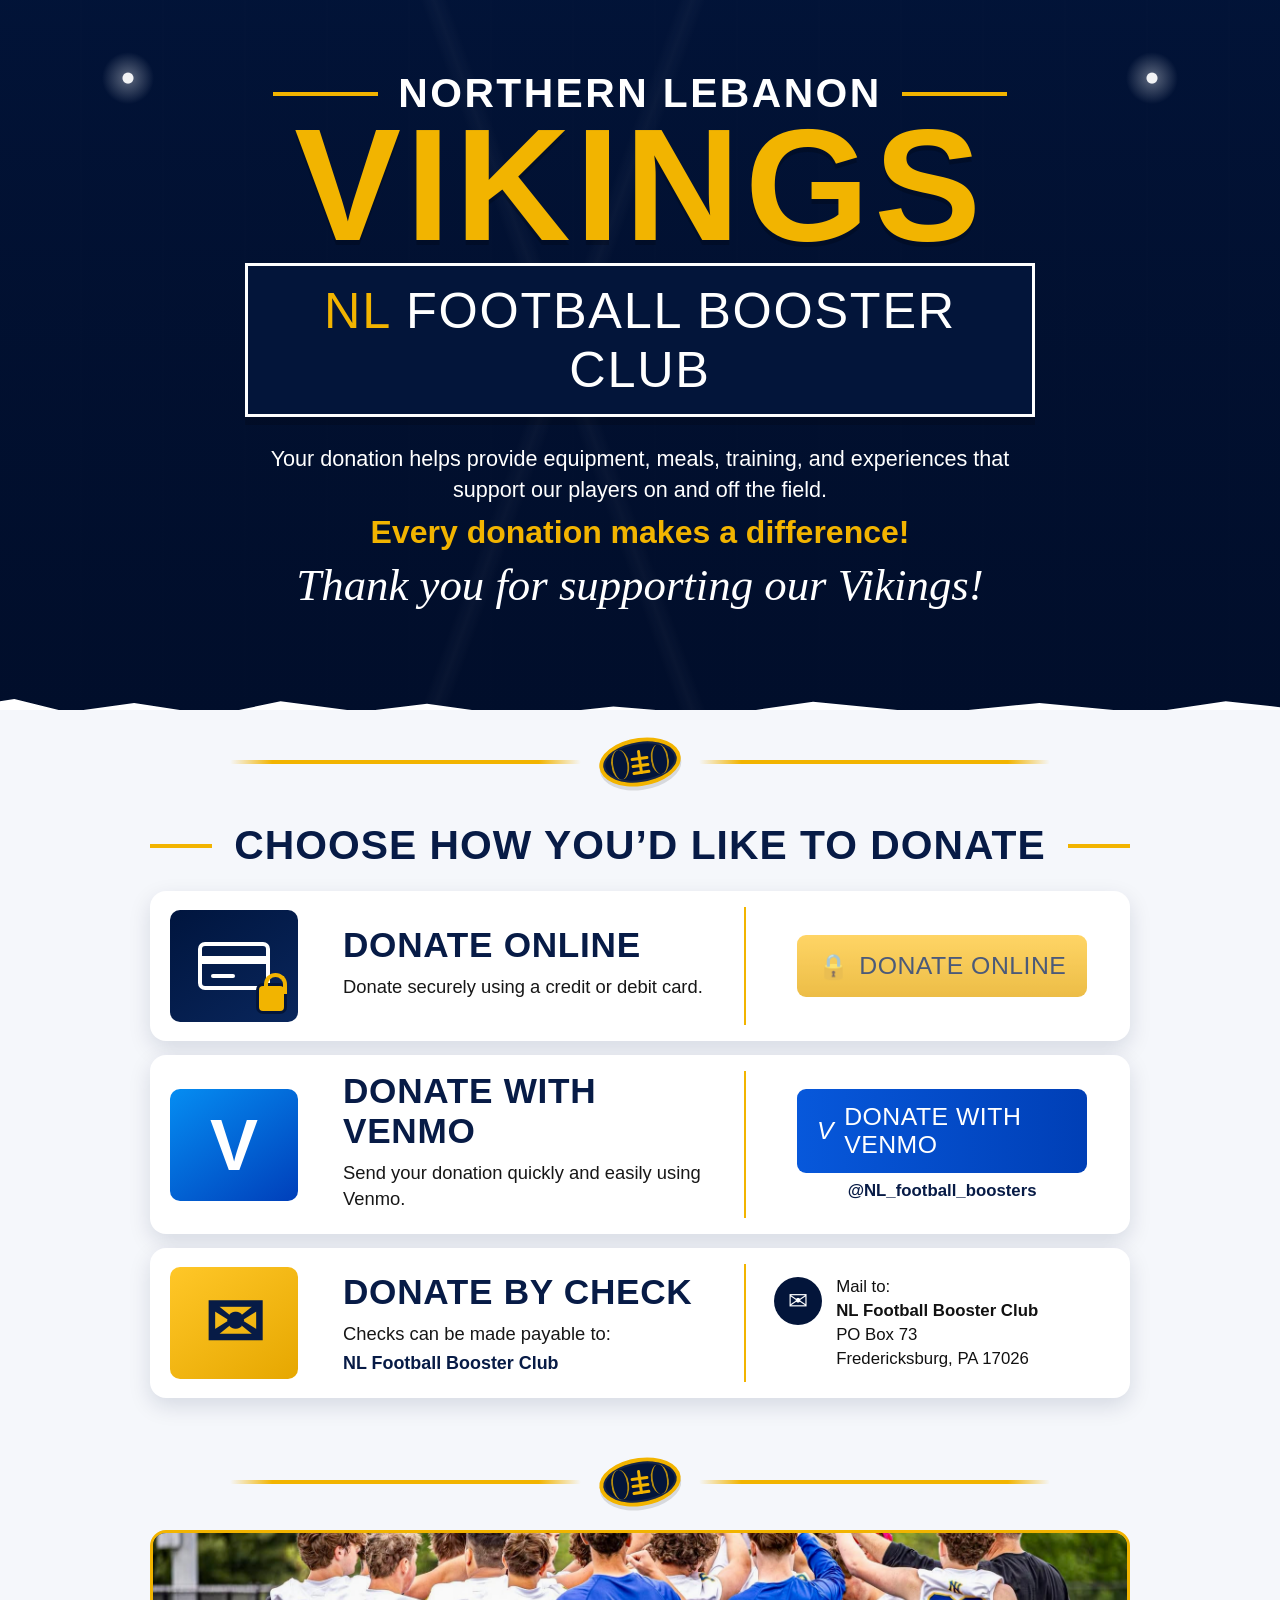
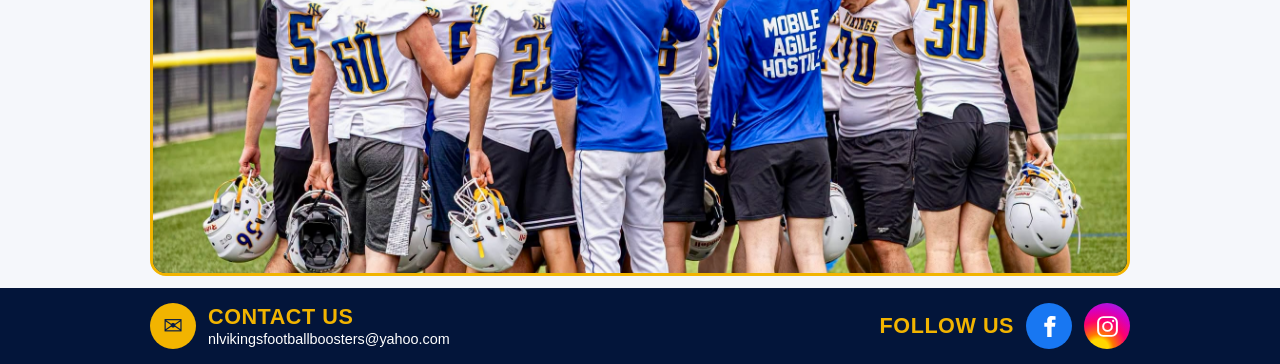
==== index.html @ f35936f9 "Add files via upload" ====
<!doctype html>
<html lang="en">
<head>
  <meta charset="utf-8">
  <meta name="viewport" content="width=device-width, initial-scale=1">
  <meta name="description" content="Support the NL Football Booster Club and Northern Lebanon Vikings football program.">
  <title>NL Football Booster Club</title>
  <link rel="stylesheet" href="styles.css">
  <script defer src="config.js"></script>
</head>
<body>
  <header class="hero">
    <div class="hero__overlay"></div>
    <div class="hero__content">
      <p class="eyebrow">Northern Lebanon</p>
      <h1>Vikings</h1>
      <div class="club-banner"><span>NL</span> Football Booster Club</div>

      <p class="hero__intro">
        Your donation helps provide equipment, meals, training, and experiences
        that support our players on and off the field.
      </p>
      <p class="hero__difference">Every donation makes a difference!</p>
      <p class="hero__thanks">Thank you for supporting our Vikings!</p>
    </div>
  </header>

  <main>
    <div class="football-divider" aria-hidden="true">
      <span class="football-divider__line"></span>
      <span class="football">
        <span class="football__seam"></span>
        <span class="football__lace football__lace--1"></span>
        <span class="football__lace football__lace--2"></span>
        <span class="football__lace football__lace--3"></span>
      </span>
      <span class="football-divider__line"></span>
    </div>

    <section class="donate-section" aria-labelledby="donate-heading">
      <div class="section-heading">
        <span></span>
        <h2 id="donate-heading">Choose How You’d Like to Donate</h2>
        <span></span>
      </div>

      <article class="donation-card">
        <div class="icon-box icon-box--navy" aria-hidden="true">
          <span class="credit-card-icon">
            <span class="credit-card-stripe"></span>
            <span class="credit-card-line"></span>
          </span>
          <span class="lock-icon"></span>
        </div>
        <div class="donation-copy">
          <h3>Donate Online</h3>
          <p>Donate securely using a credit or debit card.</p>
        </div>
        <div class="divider" aria-hidden="true"></div>
        <div class="donation-action">
          <a id="moov-link" class="button button--gold is-disabled" href="#" aria-disabled="true">
            <span aria-hidden="true">🔒</span> Donate Online
          </a>
        </div>
      </article>

      <article class="donation-card">
        <div class="icon-box icon-box--venmo" aria-hidden="true">V</div>
        <div class="donation-copy">
          <h3>Donate with Venmo</h3>
          <p>Send your donation quickly and easily using Venmo.</p>
        </div>
        <div class="divider" aria-hidden="true"></div>
        <div class="donation-action">
          <a id="venmo-link" class="button button--blue" href="#" target="_blank" rel="noopener">
            <span class="venmo-v" aria-hidden="true">V</span> Donate with Venmo
          </a>
          <p class="handle">@NL_football_boosters</p>
        </div>
      </article>

      <article class="donation-card">
        <div class="icon-box icon-box--gold" aria-hidden="true">✉</div>
        <div class="donation-copy">
          <h3>Donate by Check</h3>
          <p>Checks can be made payable to:</p>
          <strong>NL Football Booster Club</strong>
        </div>
        <div class="divider" aria-hidden="true"></div>
        <div class="check-address">
          <span class="mail-circle" aria-hidden="true">✉</span>
          <address>
            <span>Mail to:</span>
            <strong>NL Football Booster Club</strong>
            <span>PO Box 73</span>
            <span>Fredericksburg, PA 17026</span>
          </address>
        </div>
      </article>
    </section>

    <div class="football-divider football-divider--small" aria-hidden="true">
      <span class="football-divider__line"></span>
      <span class="football">
        <span class="football__seam"></span>
        <span class="football__lace football__lace--1"></span>
        <span class="football__lace football__lace--2"></span>
        <span class="football__lace football__lace--3"></span>
      </span>
      <span class="football-divider__line"></span>
    </div>

    <section class="team-photo-section" aria-label="Northern Lebanon football team">
      <img src="assets/team-photo.jpeg" alt="Northern Lebanon football players gathered together on the field">
    </section>
  </main>

  <footer class="site-footer">
    <div class="footer-item contact">
      <span class="footer-icon" aria-hidden="true">✉</span>
      <div>
        <strong>Contact Us</strong>
        <a href="mailto:nlvikingsfootballboosters@yahoo.com">nlvikingsfootballboosters@yahoo.com</a>
      </div>
    </div>


    <div class="footer-item social">
      <strong>Follow Us</strong>
      <a id="facebook-link" class="social-button social-button--facebook" href="#" target="_blank" rel="noopener" aria-label="Facebook">
        <svg viewBox="0 0 24 24" aria-hidden="true" focusable="false">
          <path d="M14.3 8.3V6.6c0-.8.5-1 1-1h2.5V2.1L14.4 2C11 2 9.8 4 9.8 6.2v2.1H7v4h2.8V22h4.2v-9.7h3.2l.5-4h-3.4Z"/>
        </svg>
      </a>
      <a id="instagram-link" class="social-button social-button--instagram" href="#" target="_blank" rel="noopener" aria-label="Instagram">
        <svg viewBox="0 0 24 24" aria-hidden="true" focusable="false">
          <rect x="3" y="3" width="18" height="18" rx="5" ry="5"/>
          <circle cx="12" cy="12" r="4.2"/>
          <circle cx="17.4" cy="6.7" r="1.1" class="instagram-dot"/>
        </svg>
      </a>
    </div>
  </footer>
</body>
</html>
---- styles.css ----
:root {
  --navy: #03153a;
  --navy-2: #061f52;
  --blue: #0c4ecf;
  --gold: #f2b400;
  --gold-dark: #d59a00;
  --white: #ffffff;
  --ink: #071b46;
  --muted: #344054;
  --card-shadow: 0 8px 22px rgba(4, 22, 61, 0.13);
}

* { box-sizing: border-box; }

html { scroll-behavior: smooth; }

body {
  margin: 0;
  font-family: Arial, Helvetica, sans-serif;
  color: var(--ink);
  background: #f5f7fb;
}

a { color: inherit; }

.hero {
  position: relative;
  overflow: hidden;
  min-height: 710px;
  color: var(--white);
  background:
    radial-gradient(circle at 10% 11%, rgba(255,255,255,.95) 0 5px, rgba(255,255,255,.28) 6px, transparent 26px),
    radial-gradient(circle at 90% 11%, rgba(255,255,255,.95) 0 5px, rgba(255,255,255,.28) 6px, transparent 26px),
    linear-gradient(rgba(1,16,48,.88), rgba(1,14,43,.97)),
    repeating-linear-gradient(90deg, transparent 0 80px, rgba(255,255,255,.035) 80px 82px),
    linear-gradient(180deg, #082b6e, #02102f);
}

.hero::after {
  content: "";
  position: absolute;
  left: -2%;
  right: -2%;
  bottom: -22px;
  height: 44px;
  background: white;
  clip-path: polygon(0 40%, 3% 25%, 7% 55%, 12% 34%, 18% 62%, 23% 30%, 29% 54%, 34% 36%, 41% 65%, 48% 42%, 56% 62%, 63% 31%, 72% 58%, 80% 34%, 88% 57%, 94% 30%, 100% 50%, 100% 100%, 0 100%);
}

.hero__overlay {
  position: absolute;
  inset: 0;
  background:
    linear-gradient(110deg, transparent 0 44%, rgba(255,255,255,.04) 45%, transparent 46%),
    linear-gradient(70deg, transparent 0 44%, rgba(255,255,255,.04) 45%, transparent 46%);
  opacity: .8;
}

.hero__content {
  position: relative;
  z-index: 1;
  width: min(920px, calc(100% - 32px));
  margin: 0 auto;
  padding: 22px 0 70px;
  text-align: center;
}


.eyebrow {
  display: flex;
  align-items: center;
  gap: 20px;
  justify-content: center;
  margin: 0;
  font-size: clamp(1.5rem, 5vw, 2.55rem);
  font-weight: 900;
  letter-spacing: .06em;
  text-transform: uppercase;
}

.eyebrow::before,
.eyebrow::after {
  content: "";
  width: clamp(45px, 12vw, 105px);
  height: 4px;
  background: var(--gold);
}

.hero h1 {
  margin: -4px 0 6px;
  color: var(--gold);
  font-family: Impact, Haettenschweiler, "Arial Narrow Bold", sans-serif;
  font-size: clamp(5rem, 16vw, 10rem);
  line-height: .9;
  letter-spacing: .03em;
  text-transform: uppercase;
  text-shadow: 0 5px 0 rgba(0,0,0,.2);
}

.club-banner {
  width: min(790px, 100%);
  margin: 0 auto 26px;
  padding: 15px 20px;
  border: 3px solid white;
  background: var(--navy);
  font-family: Impact, Haettenschweiler, "Arial Narrow Bold", sans-serif;
  font-size: clamp(1.7rem, 5.1vw, 3.15rem);
  letter-spacing: .035em;
  text-transform: uppercase;
  box-shadow: 0 8px 0 rgba(0,0,0,.18);
}

.club-banner span { color: var(--gold); }

.hero__intro {
  max-width: 760px;
  margin: 0 auto 8px;
  font-size: clamp(1rem, 2.4vw, 1.35rem);
  line-height: 1.45;
}

.hero__difference {
  margin: 0 0 8px;
  color: var(--gold);
  font-size: clamp(1.3rem, 3.4vw, 2rem);
  font-weight: 900;
}

.hero__thanks {
  margin: 0;
  font-family: Georgia, "Times New Roman", serif;
  font-size: clamp(1.6rem, 4.5vw, 2.8rem);
  font-style: italic;
}

main {
  width: min(980px, calc(100% - 28px));
  margin: 0 auto;
}

.donate-section { padding: 28px 0 12px; }

.section-heading {
  display: grid;
  grid-template-columns: 1fr auto 1fr;
  gap: 22px;
  align-items: center;
  margin-bottom: 22px;
}

.section-heading span {
  height: 4px;
  background: var(--gold);
}

.section-heading h2 {
  margin: 0;
  text-align: center;
  color: var(--ink);
  font-family: Impact, Haettenschweiler, "Arial Narrow Bold", sans-serif;
  font-size: clamp(1.55rem, 4.4vw, 2.55rem);
  letter-spacing: .025em;
  text-transform: uppercase;
}

.donation-card {
  display: grid;
  grid-template-columns: 145px minmax(220px, 1fr) 2px minmax(270px, .9fr);
  align-items: center;
  gap: 28px;
  min-height: 150px;
  margin-bottom: 14px;
  padding: 16px 20px;
  border-radius: 16px;
  background: white;
  box-shadow: var(--card-shadow);
}

.icon-box {
  display: grid;
  place-items: center;
  position: relative;
  width: 128px;
  height: 112px;
  border-radius: 10px;
  color: white;
  font-size: 4.5rem;
  font-weight: 900;
}

.icon-box--navy { background: linear-gradient(145deg, #00153e, #09265c); }
.icon-box--venmo { background: linear-gradient(145deg, #058df2, #003fba); }
.icon-box--gold { color: var(--ink); background: linear-gradient(145deg, #ffc728, #e6a700); }

.credit-card-icon {
  position: relative;
  width: 72px;
  height: 48px;
  border: 4px solid white;
  border-radius: 7px;
}

.credit-card-stripe {
  position: absolute;
  left: 0;
  right: 0;
  top: 10px;
  height: 8px;
  background: white;
}

.credit-card-line {
  position: absolute;
  left: 9px;
  bottom: 8px;
  width: 24px;
  height: 4px;
  border-radius: 2px;
  background: white;
}

.lock-icon {
  position: absolute;
  right: 14px;
  bottom: 11px;
  width: 25px;
  height: 25px;
  border-radius: 4px;
  background: var(--gold);
  box-shadow: 0 0 0 3px var(--navy);
}

.lock-icon::before {
  content: "";
  position: absolute;
  left: 5px;
  top: -13px;
  width: 15px;
  height: 17px;
  border: 4px solid var(--gold);
  border-bottom: 0;
  border-radius: 12px 12px 0 0;
}

.donation-copy h3 {
  margin: 0 0 9px;
  font-family: Impact, Haettenschweiler, "Arial Narrow Bold", sans-serif;
  font-size: clamp(1.55rem, 3.8vw, 2.2rem);
  letter-spacing: .02em;
  text-transform: uppercase;
}

.donation-copy p {
  margin: 0 0 6px;
  color: #171717;
  font-size: 1.15rem;
  line-height: 1.42;
}

.donation-copy strong {
  display: block;
  font-size: 1.12rem;
}

.divider {
  align-self: stretch;
  width: 2px;
  min-height: 90px;
  background: var(--gold);
}

.donation-action {
  display: grid;
  justify-items: center;
  gap: 8px;
}

.button {
  display: inline-flex;
  align-items: center;
  justify-content: center;
  gap: 10px;
  width: min(100%, 290px);
  min-height: 62px;
  padding: 14px 20px;
  border-radius: 9px;
  text-decoration: none;
  font-family: Impact, Haettenschweiler, "Arial Narrow Bold", sans-serif;
  font-size: 1.55rem;
  letter-spacing: .02em;
  text-transform: uppercase;
  transition: transform .15s ease, box-shadow .15s ease;
}

.button:hover { transform: translateY(-2px); box-shadow: 0 7px 15px rgba(0,0,0,.18); }
.button--gold { color: var(--ink); background: linear-gradient(#ffc52b, #e6a400); }
.button--blue { color: white; background: linear-gradient(90deg, #0758db, #003fb6); }

.button.is-disabled {
  cursor: not-allowed;
  opacity: .72;
  pointer-events: none;
}

.venmo-v {
  font-family: Arial Black, Arial, sans-serif;
  font-style: italic;
}

.handle {
  margin: 0;
  font-size: 1.05rem;
  font-weight: 900;
}

.check-address {
  display: grid;
  grid-template-columns: auto 1fr;
  gap: 14px;
  align-items: start;
}

.mail-circle {
  display: grid;
  place-items: center;
  width: 48px;
  height: 48px;
  border-radius: 50%;
  color: white;
  background: var(--navy);
  font-size: 1.5rem;
}

address {
  display: grid;
  gap: 4px;
  color: #111;
  font-size: 1.05rem;
  font-style: normal;
}

.team-photo-section {
  margin: 0 0 12px;
  overflow: hidden;
  border: 3px solid var(--gold);
  border-radius: 16px;
  background: var(--navy);
}

.team-photo-section img {
  display: block;
  width: 100%;
  max-height: 340px;
  object-fit: cover;
  object-position: center 54%;
}

.site-footer {
  display: grid;
  grid-template-columns: 1fr auto 1fr;
  gap: 26px;
  align-items: center;
  padding: 15px max(22px, calc((100vw - 980px)/2));
  color: white;
  background: var(--navy);
}

.footer-item {
  display: flex;
  align-items: center;
  gap: 12px;
}

.footer-item strong {
  display: block;
  color: var(--gold);
  font-family: Impact, Haettenschweiler, "Arial Narrow Bold", sans-serif;
  font-size: 1.35rem;
  letter-spacing: .025em;
  text-transform: uppercase;
}

.footer-item a {
  font-size: .9rem;
  text-decoration: none;
}

.footer-icon {
  display: grid;
  place-items: center;
  width: 46px;
  height: 46px;
  flex: 0 0 auto;
  border-radius: 50%;
  color: var(--ink);
  background: var(--gold);
  font-size: 1.5rem;
}

.footer-logo {
  width: 70px;
  height: 58px;
  object-fit: cover;
  object-position: center;
  mix-blend-mode: screen;
}

.social {
  justify-content: flex-end;
}

.social-button {
  display: grid;
  place-items: center;
  width: 46px;
  height: 46px;
  padding: 0;
  border-radius: 50%;
  text-decoration: none;
  overflow: hidden;
  transition: transform .15s ease, box-shadow .15s ease;
}

.social-button:hover {
  transform: translateY(-2px);
  box-shadow: 0 7px 15px rgba(0,0,0,.22);
}

.social-button svg {
  width: 25px;
  height: 25px;
  display: block;
}

.social-button--facebook {
  background: #1877f2;
}

.social-button--facebook svg {
  fill: white;
}

.social-button--instagram {
  background:
    radial-gradient(circle at 32% 100%, #ffd600 0 18%, #ff7a00 27%, #ff0169 50%, #d300c5 72%, #7638fa 100%);
}

.social-button--instagram svg {
  fill: none;
  stroke: white;
  stroke-width: 1.9;
}

.social-button--instagram .instagram-dot {
  fill: white;
  stroke: none;
}

@media (max-width: 760px) {
  .hero { min-height: 625px; }
  .hero__content { padding-top: 14px; }

  .section-heading {
    grid-template-columns: 45px 1fr 45px;
    gap: 12px;
  }

  .donation-card {
    grid-template-columns: 88px 1fr;
    gap: 14px;
    padding: 14px;
  }

  .icon-box {
    width: 82px;
    height: 82px;
    font-size: 3.3rem;
  }

  .credit-card-icon { transform: scale(.78); }
  .lock-icon { right: 7px; bottom: 7px; transform: scale(.78); transform-origin: bottom right; }

  .donation-copy h3 { font-size: 1.55rem; }
  .donation-copy p { font-size: 1rem; }

  .divider {
    grid-column: 1 / -1;
    width: 100%;
    min-height: 2px;
    height: 2px;
  }

  .donation-action,
  .check-address {
    grid-column: 1 / -1;
  }

  .button { width: 100%; }

  .site-footer {
    grid-template-columns: 1fr;
    text-align: center;
  }

  .footer-item,
  .social {
    justify-content: center;
  }

  .footer-logo {
    justify-self: center;
  }
}


/* Layout after removing Viking images */
.hero__content {
  padding-top: 70px;
}

.site-footer {
  grid-template-columns: 1fr 1fr;
}

@media (max-width: 760px) {
  .hero__content {
    padding-top: 48px;
  }

  .site-footer {
    grid-template-columns: 1fr;
  }
}


/* Football section dividers */
.football-divider {
  display: grid;
  grid-template-columns: minmax(42px, 1fr) auto minmax(42px, 1fr);
  align-items: center;
  gap: 18px;
  width: min(820px, 94%);
  margin: 28px auto 8px;
}

.football-divider--small {
  margin-top: 34px;
  margin-bottom: 24px;
}

.football-divider__line {
  height: 4px;
  border-radius: 999px;
  background:
    linear-gradient(
      90deg,
      transparent,
      var(--gold) 12%,
      var(--gold) 88%,
      transparent
    );
}

.football {
  position: relative;
  display: block;
  width: 82px;
  height: 48px;
  transform: rotate(-8deg);
  border: 4px solid var(--gold);
  border-radius: 52% 48% 52% 48% / 50% 50% 50% 50%;
  background: var(--navy);
  box-shadow:
    0 4px 0 rgba(0, 0, 0, .12),
    inset 0 0 0 2px rgba(255, 255, 255, .08);
}

.football::before,
.football::after {
  content: "";
  position: absolute;
  top: 5px;
  bottom: 5px;
  width: 14px;
  border: 2px solid rgba(242, 180, 0, .75);
  border-top: 0;
  border-bottom: 0;
  border-radius: 50%;
}

.football::before {
  left: 8px;
}

.football::after {
  right: 8px;
}

.football__seam {
  position: absolute;
  left: 50%;
  top: 8px;
  bottom: 8px;
  width: 3px;
  transform: translateX(-50%);
  border-radius: 999px;
  background: var(--gold);
}

.football__lace {
  position: absolute;
  left: 50%;
  width: 18px;
  height: 3px;
  transform: translateX(-50%);
  border-radius: 999px;
  background: var(--gold);
}

.football__lace--1 { top: 15px; }
.football__lace--2 { top: 22px; }
.football__lace--3 { top: 29px; }

@media (max-width: 620px) {
  .football-divider {
    gap: 11px;
    margin-top: 22px;
  }

  .football {
    width: 68px;
    height: 40px;
    border-width: 3px;
  }

  .football__lace--1 { top: 12px; }
  .football__lace--2 { top: 18px; }
  .football__lace--3 { top: 24px; }

  .football__seam {
    top: 6px;
    bottom: 6px;
  }
}
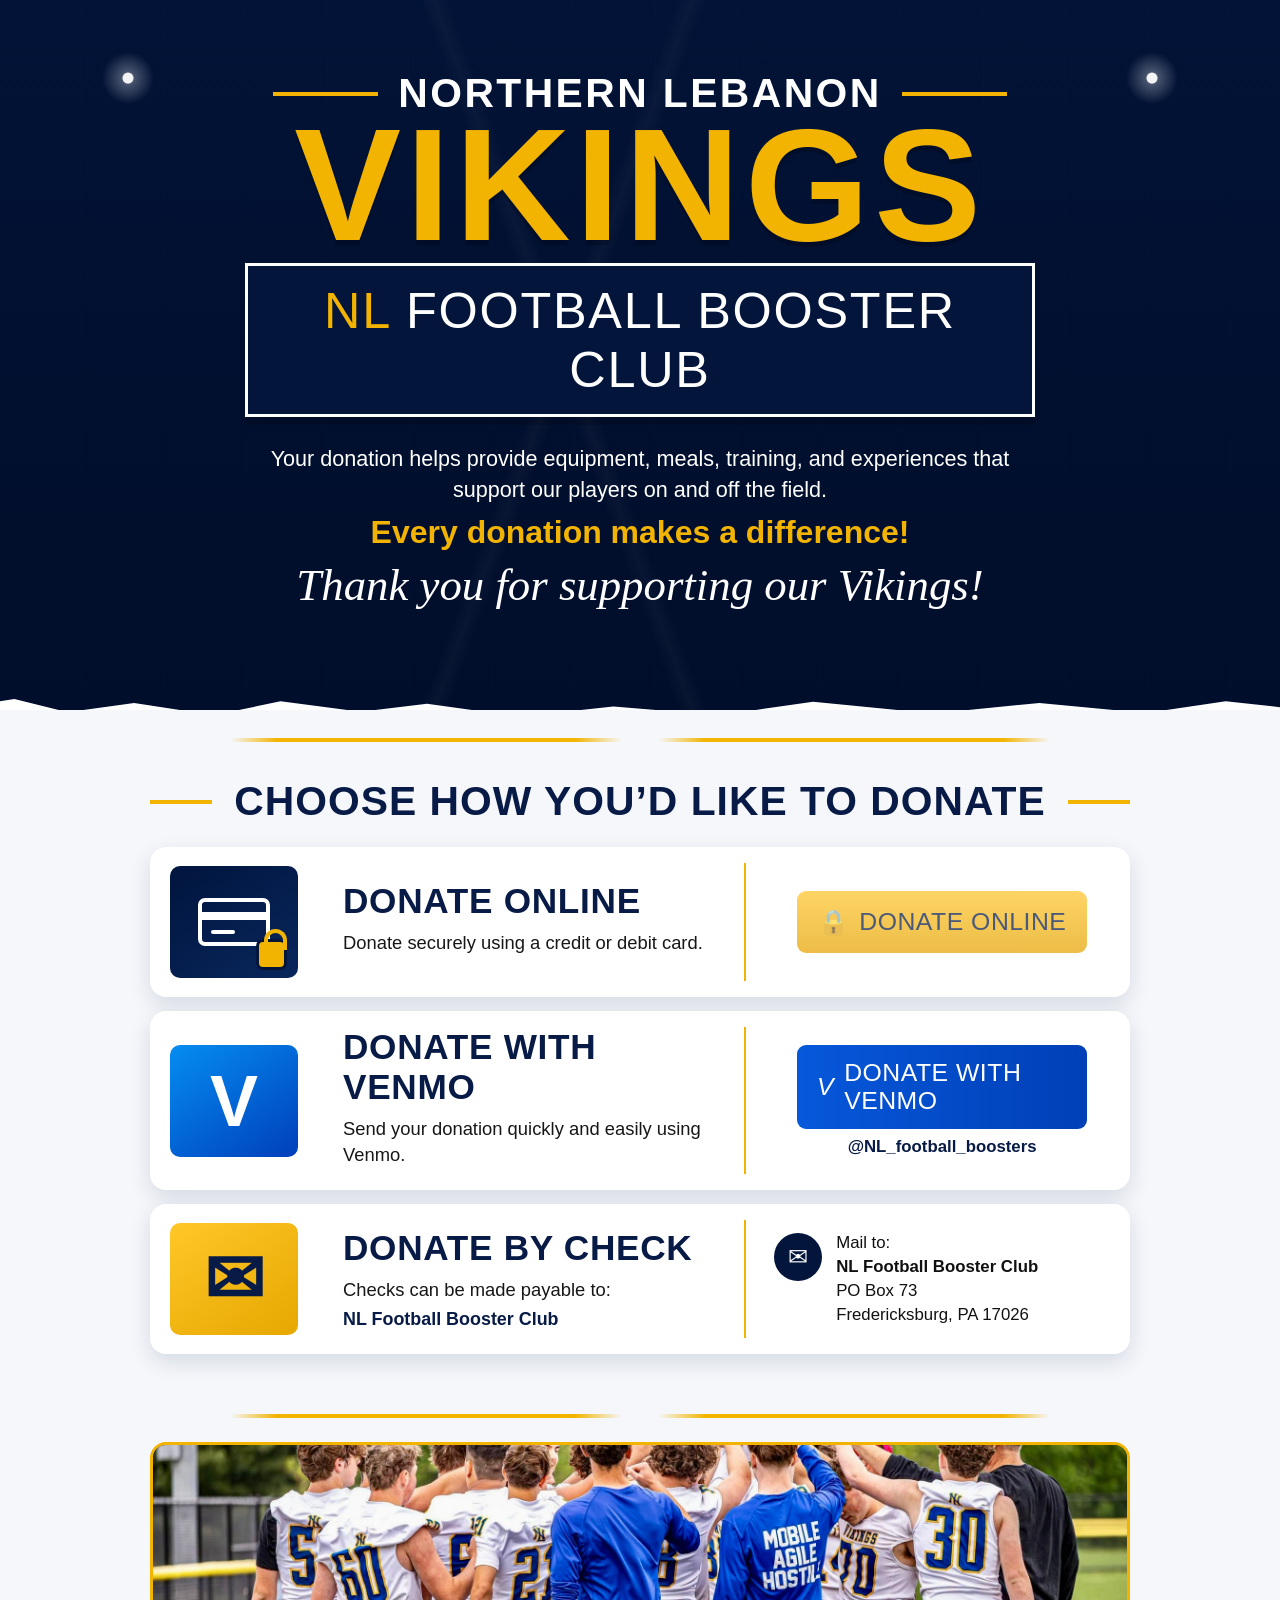
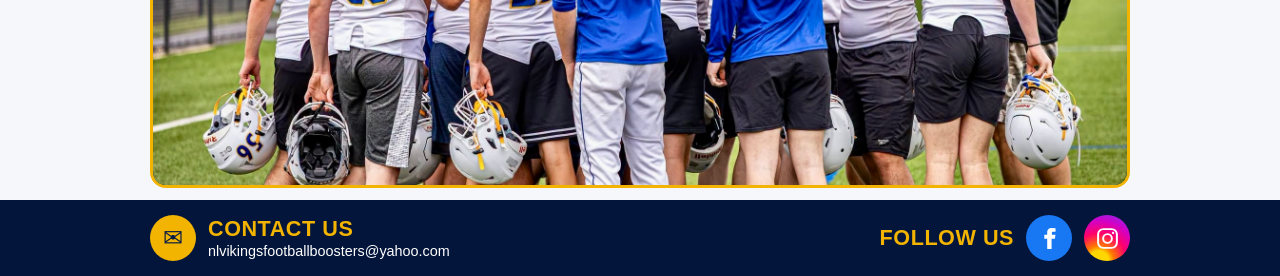
==== commit ba512f00: "Update index.html" ====
--- a/index.html
+++ b/index.html
@@ -28,12 +28,7 @@
   <main>
     <div class="football-divider" aria-hidden="true">
       <span class="football-divider__line"></span>
-      <span class="football">
-        <span class="football__seam"></span>
-        <span class="football__lace football__lace--1"></span>
-        <span class="football__lace football__lace--2"></span>
-        <span class="football__lace football__lace--3"></span>
-      </span>
+      <img class="football-realistic" src="assets/football-realistic.png" alt="">
       <span class="football-divider__line"></span>
     </div>
 
@@ -101,12 +96,7 @@
 
     <div class="football-divider football-divider--small" aria-hidden="true">
       <span class="football-divider__line"></span>
-      <span class="football">
-        <span class="football__seam"></span>
-        <span class="football__lace football__lace--1"></span>
-        <span class="football__lace football__lace--2"></span>
-        <span class="football__lace football__lace--3"></span>
-      </span>
+      <img class="football-realistic" src="assets/football-realistic.png" alt="">
       <span class="football-divider__line"></span>
     </div>
 
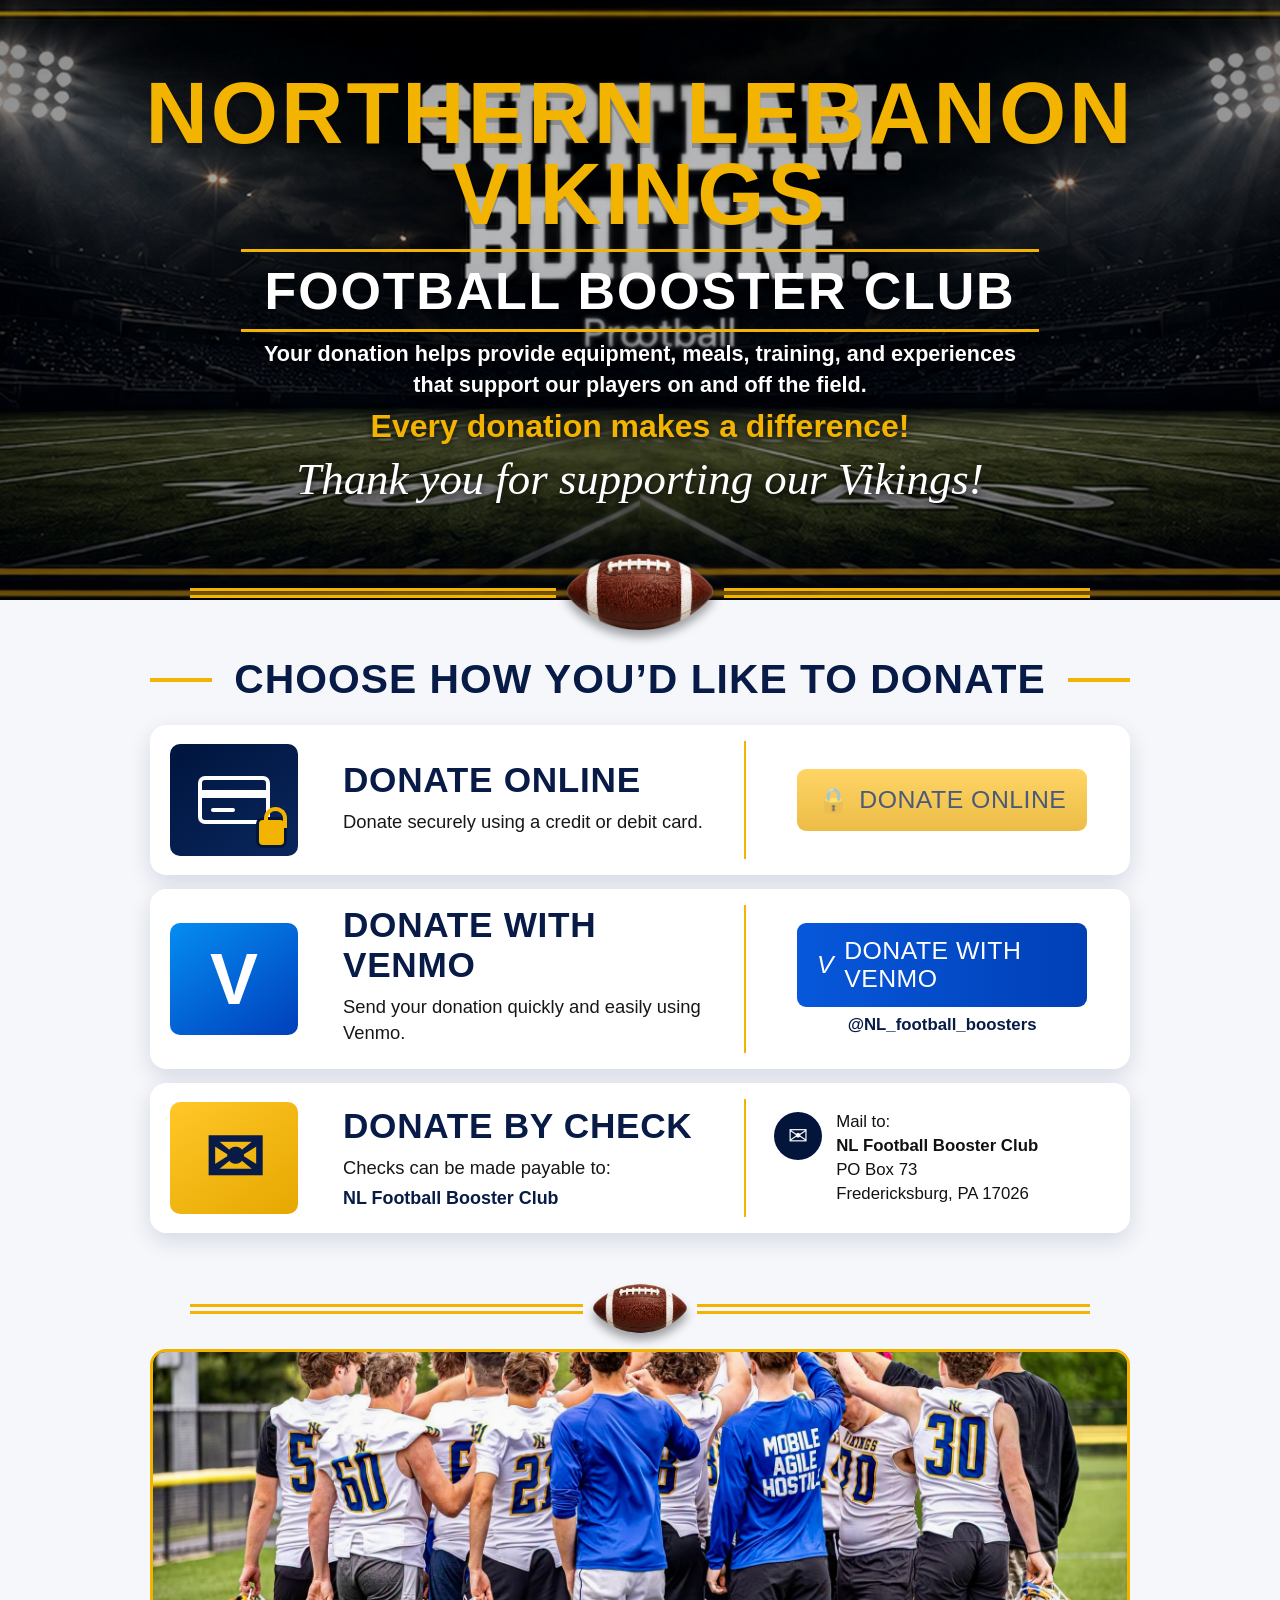
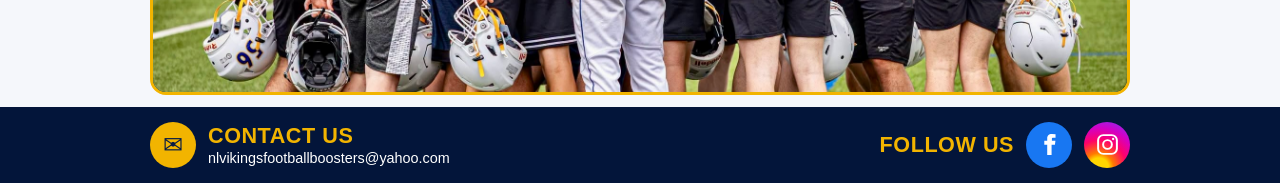
==== commit ccbb08d9: "Add files via upload" ====
--- a/index.html
+++ b/index.html
@@ -4,7 +4,7 @@
   <meta charset="utf-8">
   <meta name="viewport" content="width=device-width, initial-scale=1">
   <meta name="description" content="Support the NL Football Booster Club and Northern Lebanon Vikings football program.">
-  <title>NL Football Booster Club</title>
+  <title>Northern Lebanon Vikings Football Booster Club</title>
   <link rel="stylesheet" href="styles.css">
   <script defer src="config.js"></script>
 </head>
@@ -12,9 +12,10 @@
   <header class="hero">
     <div class="hero__overlay"></div>
     <div class="hero__content">
-      <p class="eyebrow">Northern Lebanon</p>
-      <h1>Vikings</h1>
-      <div class="club-banner"><span>NL</span> Football Booster Club</div>
+      <h1 class="hero-title">
+        <span>Northern Lebanon Vikings</span>
+        <strong>Football Booster Club</strong>
+      </h1>
 
       <p class="hero__intro">
         Your donation helps provide equipment, meals, training, and experiences
--- a/styles.css
+++ b/styles.css
@@ -28,12 +28,13 @@
   overflow: hidden;
   min-height: 710px;
   color: var(--white);
-  background:
-    radial-gradient(circle at 10% 11%, rgba(255,255,255,.95) 0 5px, rgba(255,255,255,.28) 6px, transparent 26px),
-    radial-gradient(circle at 90% 11%, rgba(255,255,255,.95) 0 5px, rgba(255,255,255,.28) 6px, transparent 26px),
-    linear-gradient(rgba(1,16,48,.88), rgba(1,14,43,.97)),
-    repeating-linear-gradient(90deg, transparent 0 80px, rgba(255,255,255,.035) 80px 82px),
-    linear-gradient(180deg, #082b6e, #02102f);
+  background-image:
+    linear-gradient(rgba(1, 10, 28, 0.62), rgba(1, 12, 34, 0.78)),
+    url("assets/stadium-background.jpg");
+  background-position: center center;
+  background-size: cover;
+  background-repeat: no-repeat;
+  background-color: var(--navy);
 }
 
 .hero::after {
@@ -642,3 +643,177 @@
     bottom: 6px;
   }
 }
+
+
+/* Stadium hero and realistic football update */
+.hero {
+  min-height: 710px;
+  background-image:
+    linear-gradient(rgba(1, 10, 28, .66), rgba(1, 12, 35, .80)),
+    url("assets/stadium-background.jpg");
+  background-position: center center;
+  background-size: cover;
+  background-repeat: no-repeat;
+}
+
+.hero__overlay {
+  background:
+    linear-gradient(180deg, rgba(0, 0, 0, .18), transparent 34%, rgba(0, 0, 0, .20)),
+    radial-gradient(circle at center 70%, transparent 0 25%, rgba(0, 0, 0, .30) 100%);
+}
+
+.hero::after { display: none; }
+
+.football-divider {
+  gap: 12px;
+  width: min(900px, 96%);
+  margin-top: -34px;
+  position: relative;
+  z-index: 3;
+}
+
+.football-divider--small {
+  margin-top: 34px;
+}
+
+.football-divider__line {
+  height: 10px;
+  border-radius: 0;
+  background:
+    linear-gradient(to bottom,
+      var(--gold) 0 3px,
+      transparent 3px 7px,
+      var(--gold) 7px 10px);
+}
+
+.football-realistic {
+  display: block;
+  width: 132px;
+  height: auto;
+  margin: -14px -3px -12px;
+  filter: drop-shadow(0 7px 5px rgba(0, 0, 0, .35));
+}
+
+.football-divider--small .football-realistic {
+  width: 104px;
+  margin-top: -10px;
+  margin-bottom: -9px;
+}
+
+@media (max-width: 620px) {
+  .hero {
+    min-height: 625px;
+    background-position: center center;
+  }
+
+  .football-divider {
+    margin-top: -24px;
+    gap: 7px;
+  }
+
+  .football-divider__line {
+    height: 8px;
+    background:
+      linear-gradient(to bottom,
+        var(--gold) 0 2px,
+        transparent 2px 6px,
+        var(--gold) 6px 8px);
+  }
+
+  .football-realistic { width: 92px; }
+  .football-divider--small .football-realistic { width: 78px; }
+}
+
+
+/* Final stadium and transparent-football fixes */
+.football-realistic {
+  display: block;
+  width: 150px;
+  height: auto;
+  object-fit: contain;
+  background: transparent !important;
+  border: 0 !important;
+  box-shadow: none;
+}
+.football-divider--small .football-realistic { width: 96px; }
+@media (max-width: 600px) {
+  .hero { min-height: 610px; background-position: center top; }
+  .football-realistic { width: 112px; }
+  .football-divider--small .football-realistic { width: 78px; }
+}
+
+/* PASS 1: final stadium hero and organization title */
+.hero {
+  min-height: 600px;
+  display: grid;
+  align-items: center;
+  background-image:
+    linear-gradient(180deg, rgba(0, 0, 0, .18), rgba(0, 7, 20, .42)),
+    url("assets/stadium-background.jpg");
+  background-position: center;
+  background-size: cover;
+}
+
+.hero__content {
+  width: min(1050px, calc(100% - 32px));
+  padding: 64px 0 82px;
+}
+
+.hero-title {
+  margin: 0 auto 28px;
+  text-align: center;
+  text-transform: uppercase;
+  text-shadow: 0 4px 16px rgba(0,0,0,.9);
+}
+
+.hero-title span,
+.hero-title strong {
+  display: block;
+  font-family: Impact, Haettenschweiler, "Arial Narrow Bold", sans-serif;
+  font-style: normal;
+  letter-spacing: .035em;
+}
+
+.hero-title span {
+  color: var(--gold);
+  font-size: clamp(2.55rem, 7vw, 5.4rem);
+  line-height: .94;
+}
+
+.hero-title strong {
+  width: fit-content;
+  max-width: 100%;
+  margin: 14px auto 0;
+  padding: 12px 24px 10px;
+  border-top: 3px solid var(--gold);
+  border-bottom: 3px solid var(--gold);
+  color: var(--white);
+  font-size: clamp(1.65rem, 4.3vw, 3.25rem);
+  line-height: 1.05;
+}
+
+.hero__intro {
+  max-width: 760px;
+  font-weight: 700;
+  text-shadow: 0 2px 8px rgba(0,0,0,.95);
+}
+
+.hero__difference,
+.hero__thanks {
+  text-shadow: 0 2px 8px rgba(0,0,0,.95);
+}
+
+@media (max-width: 620px) {
+  .hero {
+    min-height: 560px;
+    background-position: center;
+  }
+
+  .hero__content {
+    padding: 54px 0 70px;
+  }
+
+  .hero-title strong {
+    padding-inline: 10px;
+  }
+}
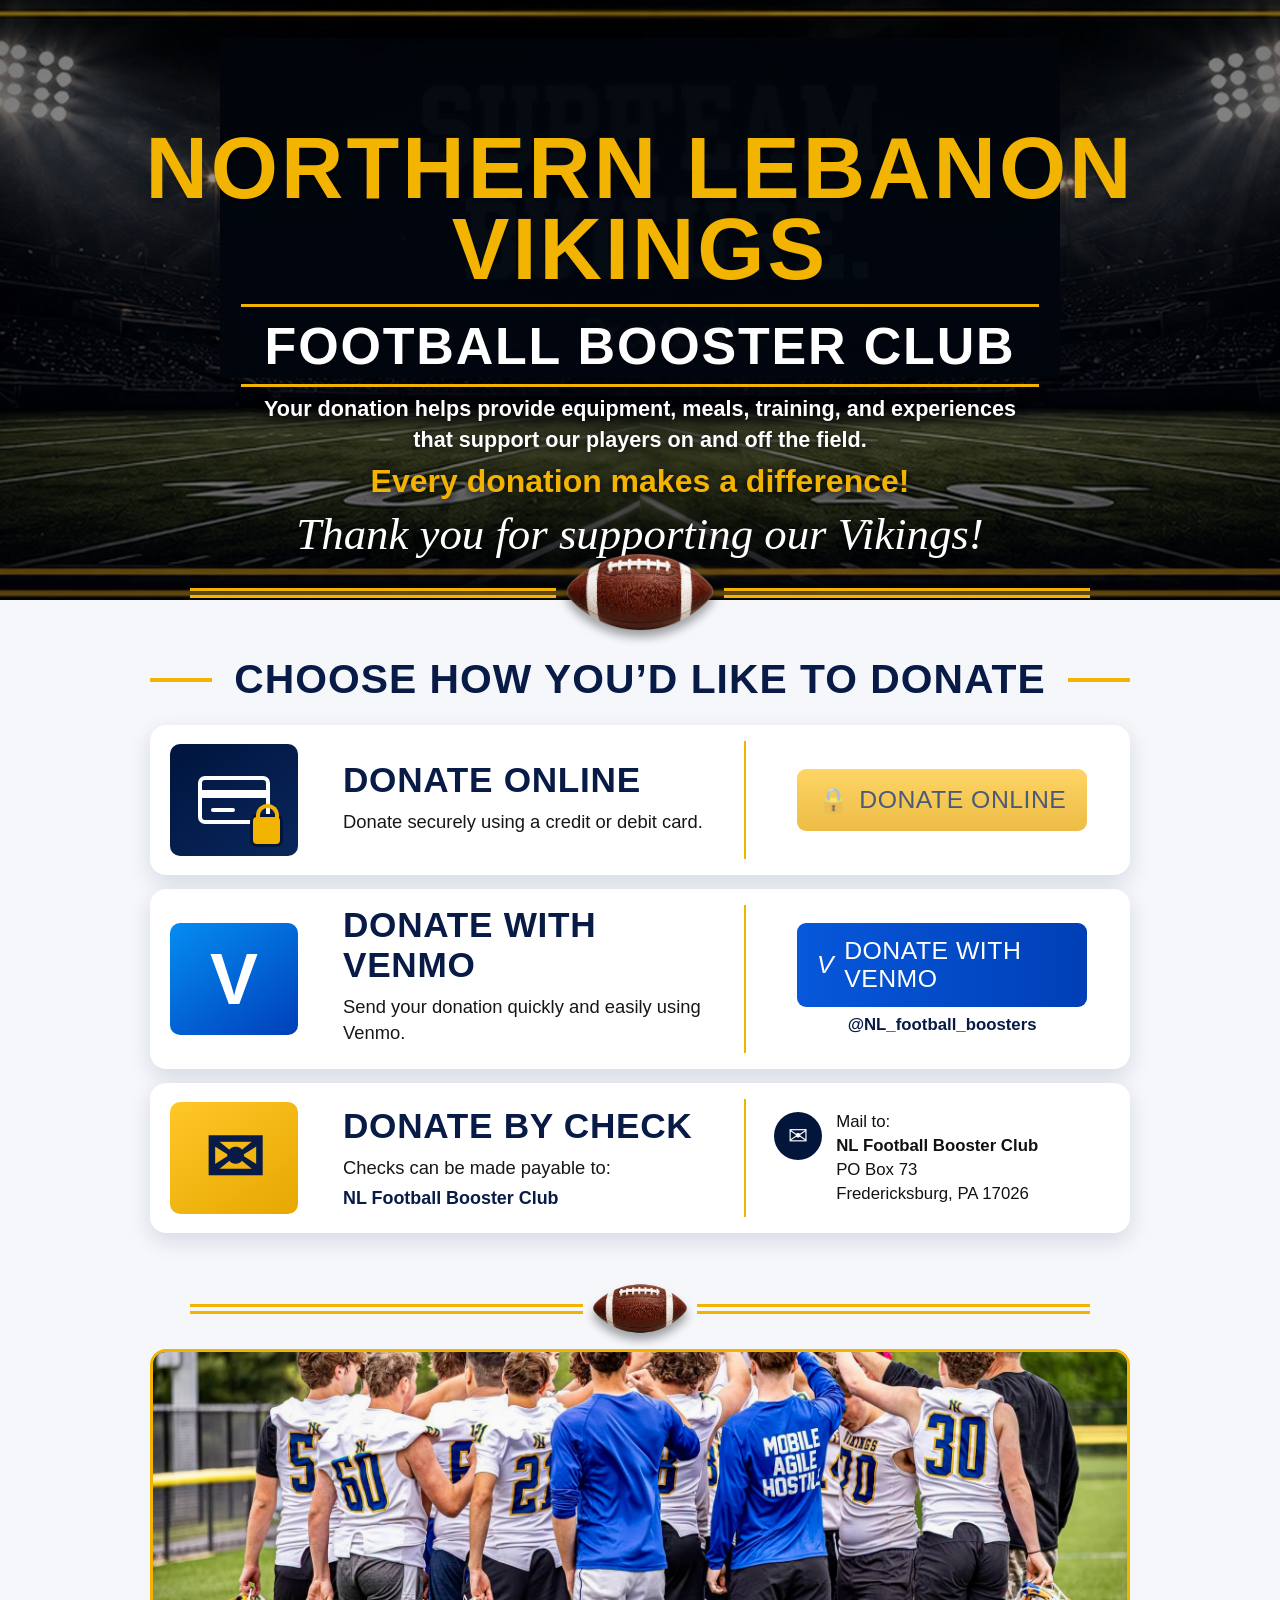
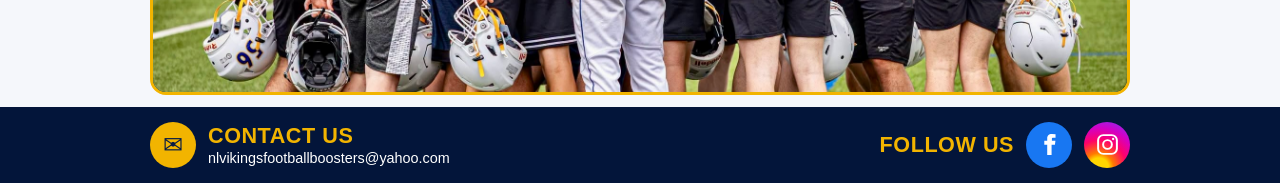
==== commit dd7a7ec8: "Update index.html" ====
--- a/index.html
+++ b/index.html
@@ -13,7 +13,8 @@
     <div class="hero__overlay"></div>
     <div class="hero__content">
       <h1 class="hero-title">
-        <span>Northern Lebanon Vikings</span>
+        <span>Northern Lebanon</span>
+        <span>Vikings</span>
         <strong>Football Booster Club</strong>
       </h1>
 
--- a/styles.css
+++ b/styles.css
@@ -222,10 +222,10 @@
 
 .lock-icon {
   position: absolute;
-  right: 14px;
-  bottom: 11px;
-  width: 25px;
-  height: 25px;
+  right: 18px;
+  bottom: 12px;
+  width: 27px;
+  height: 27px;
   border-radius: 4px;
   background: var(--gold);
   box-shadow: 0 0 0 3px var(--navy);
@@ -234,7 +234,7 @@
 .lock-icon::before {
   content: "";
   position: absolute;
-  left: 5px;
+  left: 3px;
   top: -13px;
   width: 15px;
   height: 17px;
@@ -458,9 +458,7 @@
 }
 
 @media (max-width: 760px) {
-  .hero { min-height: 625px; }
-  .hero__content { padding-top: 14px; }
-
+  
   .section-heading {
     grid-template-columns: 45px 1fr 45px;
     gap: 12px;
@@ -479,7 +477,7 @@
   }
 
   .credit-card-icon { transform: scale(.78); }
-  .lock-icon { right: 7px; bottom: 7px; transform: scale(.78); transform-origin: bottom right; }
+  .lock-icon { right: 14px; bottom: 10px; transform: scale(.78); transform-origin: bottom right; }
 
   .donation-copy h3 { font-size: 1.55rem; }
   .donation-copy p { font-size: 1rem; }
@@ -524,10 +522,7 @@
 }
 
 @media (max-width: 760px) {
-  .hero__content {
-    padding-top: 48px;
-  }
-
+ 
   .site-footer {
     grid-template-columns: 1fr;
   }
@@ -737,7 +732,6 @@
 }
 .football-divider--small .football-realistic { width: 96px; }
 @media (max-width: 600px) {
-  .hero { min-height: 610px; background-position: center top; }
   .football-realistic { width: 112px; }
   .football-divider--small .football-realistic { width: 78px; }
 }
@@ -757,6 +751,7 @@
 .hero__content {
   width: min(1050px, calc(100% - 32px));
   padding: 64px 0 82px;
+  transform: translateY(55px);
 }
 
 .hero-title {
@@ -776,7 +771,7 @@
 
 .hero-title span {
   color: var(--gold);
-  font-size: clamp(2.55rem, 7vw, 5.4rem);
+  font-size: clamp(3.3rem, 9.5vw, 5.4rem);
   line-height: .94;
 }
 
@@ -788,7 +783,7 @@
   border-top: 3px solid var(--gold);
   border-bottom: 3px solid var(--gold);
   color: var(--white);
-  font-size: clamp(1.65rem, 4.3vw, 3.25rem);
+  font-size: clamp(2.2rem, 6vw, 3.25rem);
   line-height: 1.05;
 }
 
@@ -804,16 +799,48 @@
 }
 
 @media (max-width: 620px) {
+    .hero-title strong {
+    padding-inline: 10px;
+  }
+}
+@media (max-width:768px){
+
+    .section-divider{
+        gap:16px;
+        margin:45px auto;
+    }
+
+    .divider-football{
+        width:60px;
+    }
+
+    .divider-line{
+        height:3px;
+    }
+
+}
+
+@media (max-width: 768px) {
   .hero {
-    min-height: 560px;
-    background-position: center;
+    min-height: 500px;
+    align-items: center;
+    background-size: auto 100%;
+    background-position: center center;
+    background-repeat: no-repeat;
   }
 
   .hero__content {
-    padding: 54px 0 70px;
+    width: calc(100% - 24px);
+    margin: 0 auto;
+    padding: 20px 0 30px;
+    transform: translateY(8px);
+  }
+
+  .hero-title span {
+    font-size: 3.3rem;
   }
 
   .hero-title strong {
-    padding-inline: 10px;
-  }
-}
+    font-size: 2.0rem;
+  }
+}
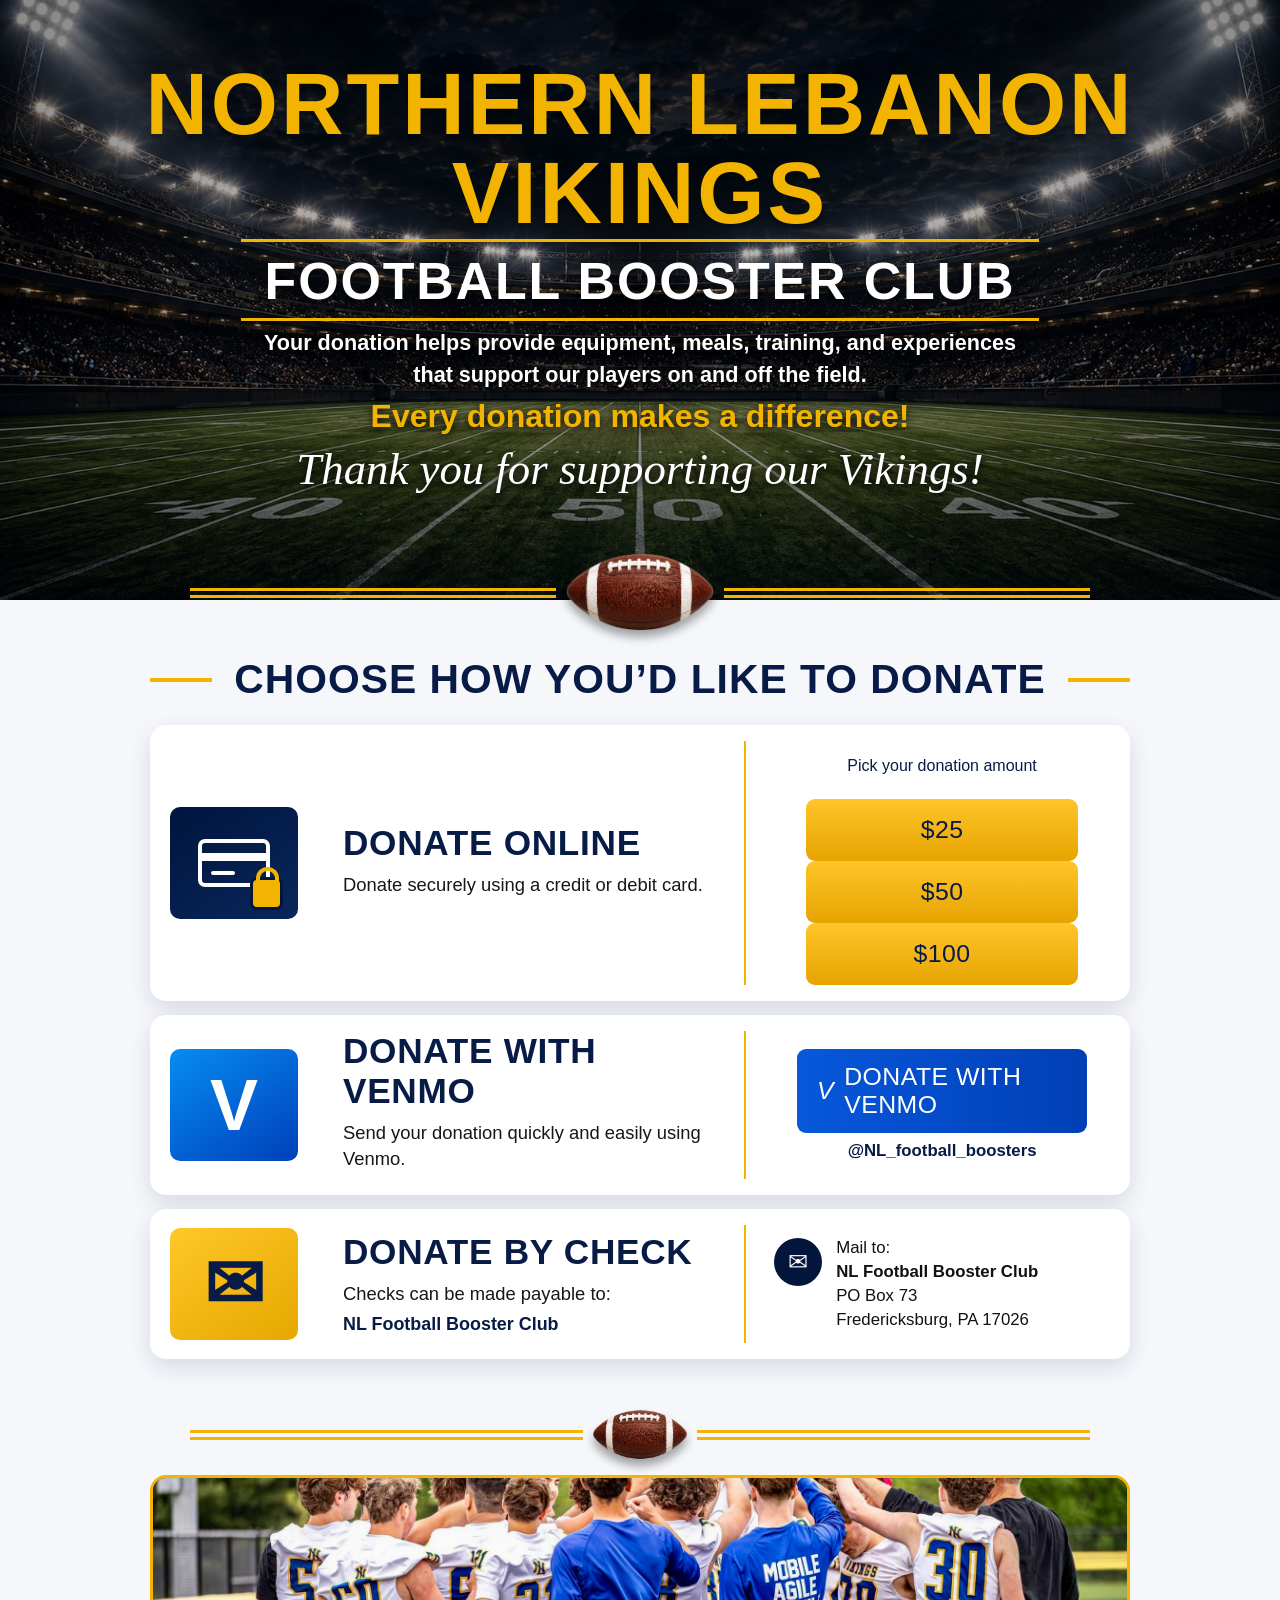
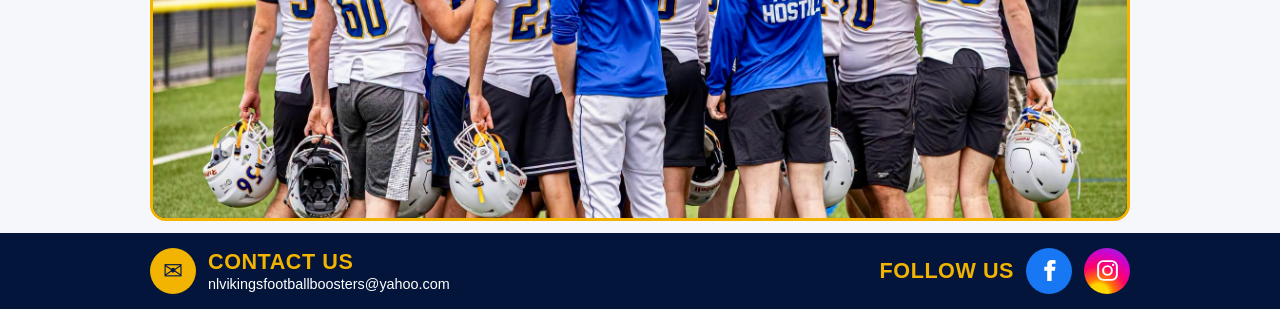
==== commit cd7ced45: "Update index.html" ====
--- a/index.html
+++ b/index.html
@@ -54,11 +54,23 @@
           <p>Donate securely using a credit or debit card.</p>
         </div>
         <div class="divider" aria-hidden="true"></div>
-        <div class="donation-action">
-          <a id="moov-link" class="button button--gold is-disabled" href="#" aria-disabled="true">
-            <span aria-hidden="true">🔒</span> Donate Online
-          </a>
-        </div>
+<div class="donation-action donation-action--amounts">
+  <p class="donation-amount-heading">Pick your donation amount</p>
+
+  <div class="donation-amount-buttons">
+    <a class="button button--gold amount-button" href="LINK-FOR-25" target="_blank" rel="noopener">
+      $25
+    </a>
+
+    <a class="button button--gold amount-button" href="LINK-FOR-50" target="_blank" rel="noopener">
+      $50
+    </a>
+
+    <a class="button button--gold amount-button" href="LINK-FOR-100" target="_blank" rel="noopener">
+      $100
+    </a>
+  </div>
+</div>
       </article>
 
       <article class="donation-card">
--- a/styles.css
+++ b/styles.css
@@ -750,8 +750,8 @@
 
 .hero__content {
   width: min(1050px, calc(100% - 32px));
-  padding: 64px 0 82px;
-  transform: translateY(55px);
+  padding: 40px 0 82px;
+  transform: translateY(0);
 }
 
 .hero-title {
@@ -772,13 +772,17 @@
 .hero-title span {
   color: var(--gold);
   font-size: clamp(3.3rem, 9.5vw, 5.4rem);
-  line-height: .94;
+  line-height: .82;
+}
+
+.hero-title span:first-child {
+  margin-bottom: 18px;
 }
 
 .hero-title strong {
   width: fit-content;
   max-width: 100%;
-  margin: 14px auto 0;
+  margin: 8px auto 0;
   padding: 12px 24px 10px;
   border-top: 3px solid var(--gold);
   border-bottom: 3px solid var(--gold);
@@ -818,6 +822,28 @@
         height:3px;
     }
 
+}
+
+@media (min-width: 769px) {
+  .hero__content {
+    transform: translateY(5px);
+  }
+
+  .hero-title {
+    margin-bottom: 18px;
+  }
+
+  .hero-title span {
+    line-height: .82;
+  }
+
+  .hero-title span:first-child {
+    margin-bottom: 18px;
+  }
+
+  .hero-title strong {
+    margin-top: 10px;
+  }
 }
 
 @media (max-width: 768px) {
@@ -836,11 +862,28 @@
     transform: translateY(8px);
   }
 
+  .hero-title {
+    margin-bottom: 18px;
+  }
+
   .hero-title span {
-    font-size: 3.3rem;
+    display: block;
+    font-size: clamp(2.35rem, 11vw, 3.3rem);
+    line-height: .9;
+  }
+
+  .hero-title span:first-child {
+    white-space: nowrap;
+    margin-bottom: 18px;
+  }
+
+  .hero-title span:nth-child(2) {
+    margin-top: 0;
   }
 
   .hero-title strong {
-    font-size: 2.0rem;
-  }
-}
+    display: block;
+    font-size: 2rem;
+    margin-top: 10px;
+  }
+}
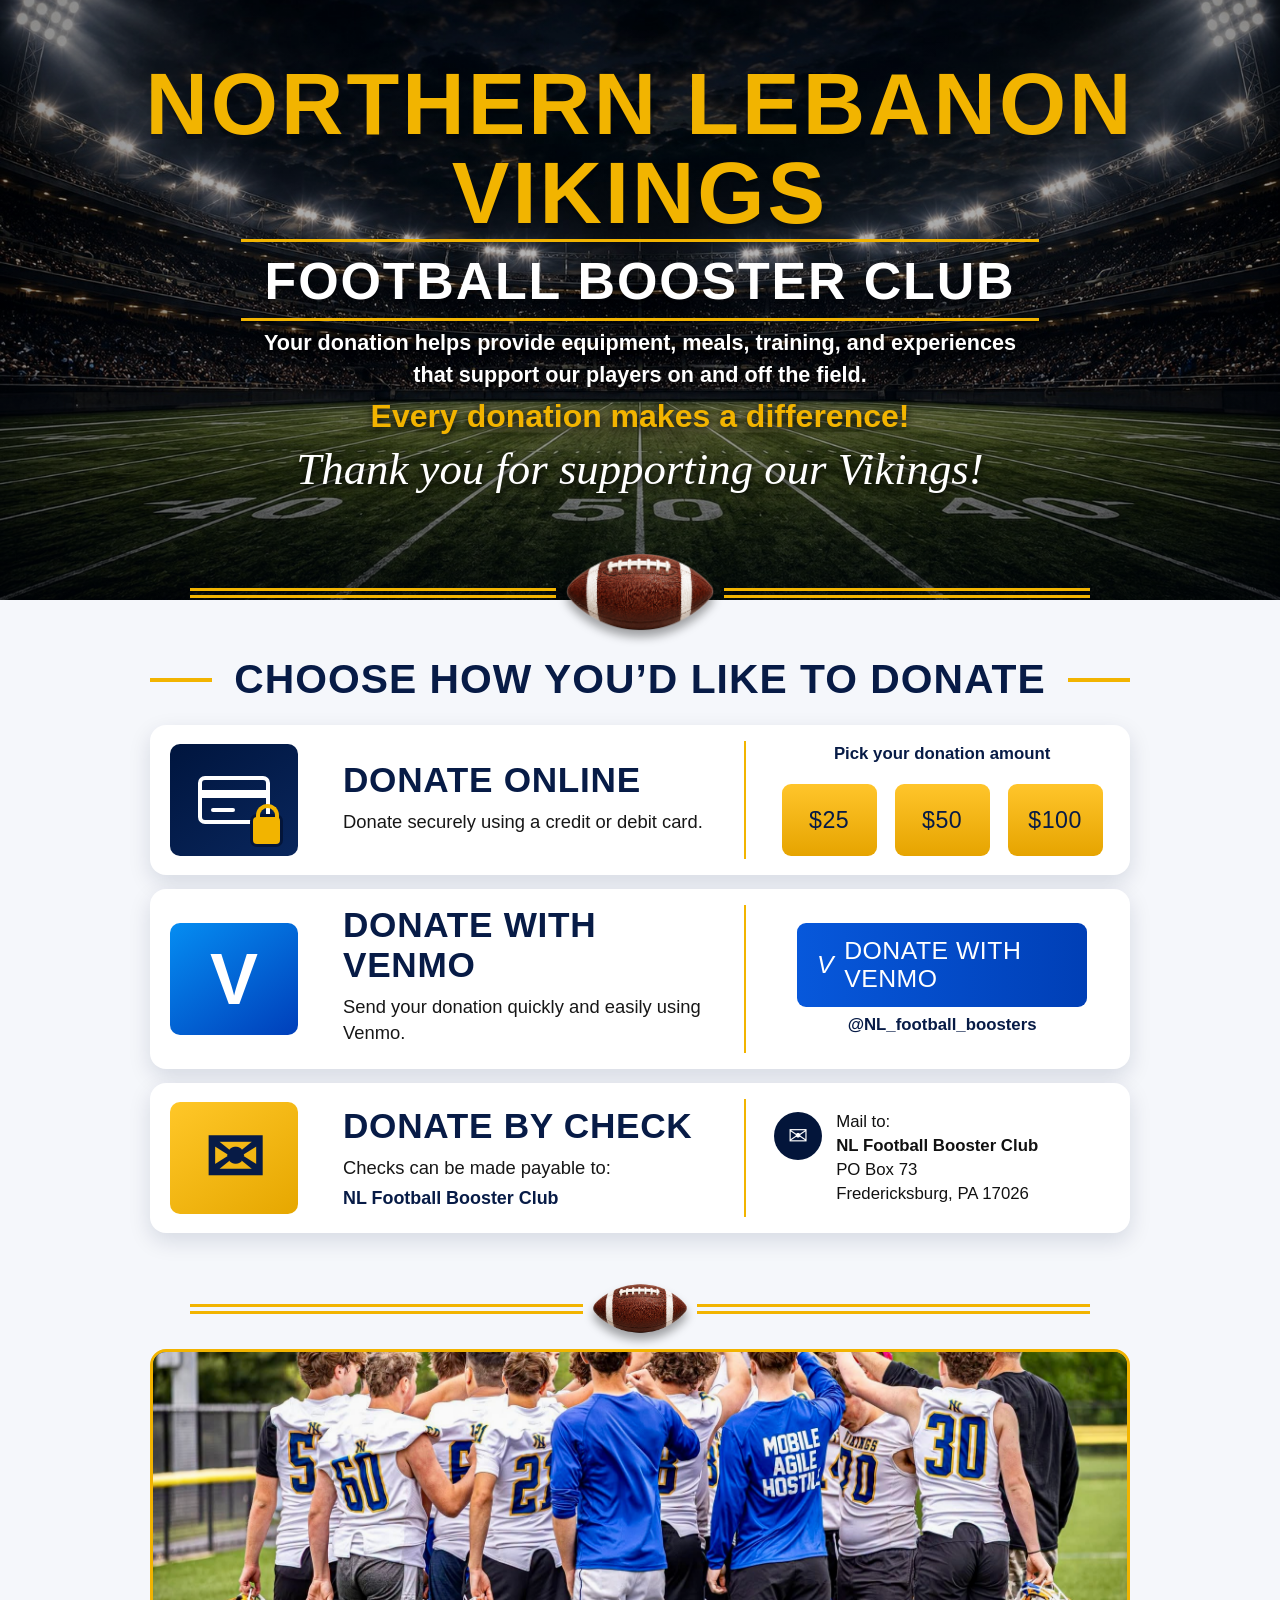
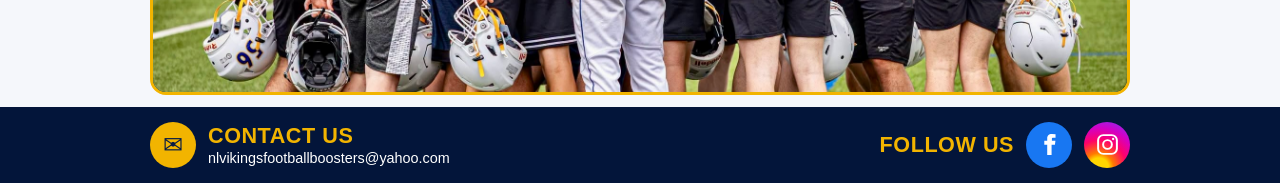
==== commit d8cb2d2f: "Update index.html" ====
--- a/index.html
+++ b/index.html
@@ -58,15 +58,15 @@
   <p class="donation-amount-heading">Pick your donation amount</p>
 
   <div class="donation-amount-buttons">
-    <a class="button button--gold amount-button" href="LINK-FOR-25" target="_blank" rel="noopener">
+    <a class="button button--gold amount-button" href="https://moov.link/p/8ONgtjo4qe" target="_blank" rel="noopener">
       $25
     </a>
 
-    <a class="button button--gold amount-button" href="LINK-FOR-50" target="_blank" rel="noopener">
+    <a class="button button--gold amount-button" href="https://moov.link/p/5QOJdu1Ttd" target="_blank" rel="noopener">
       $50
     </a>
 
-    <a class="button button--gold amount-button" href="LINK-FOR-100" target="_blank" rel="noopener">
+    <a class="button button--gold amount-button" href="https://moov.link/p/3aeXcl8a52" target="_blank" rel="noopener">
       $100
     </a>
   </div>
--- a/styles.css
+++ b/styles.css
@@ -303,6 +303,35 @@
   pointer-events: none;
 }
 
+.donation-action--amounts {
+  width: 100%;
+}
+
+.donation-amount-heading {
+  margin: 0 0 12px;
+  text-align: center;
+  color: var(--ink);
+  font-size: 1.05rem;
+  font-weight: 800;
+}
+
+.donation-amount-buttons {
+  display: flex;
+  justify-content: center;
+  align-items: center;
+  flex-wrap: nowrap;
+  gap: 18px;
+  width: 100%;
+}
+
+.amount-button {
+  flex: 1;
+  max-width: 95px;
+  min-height: 72px;
+  padding: 14px 0;
+  font-size: 1.45rem;
+}
+
 .venmo-v {
   font-family: Arial Black, Arial, sans-serif;
   font-style: italic;
